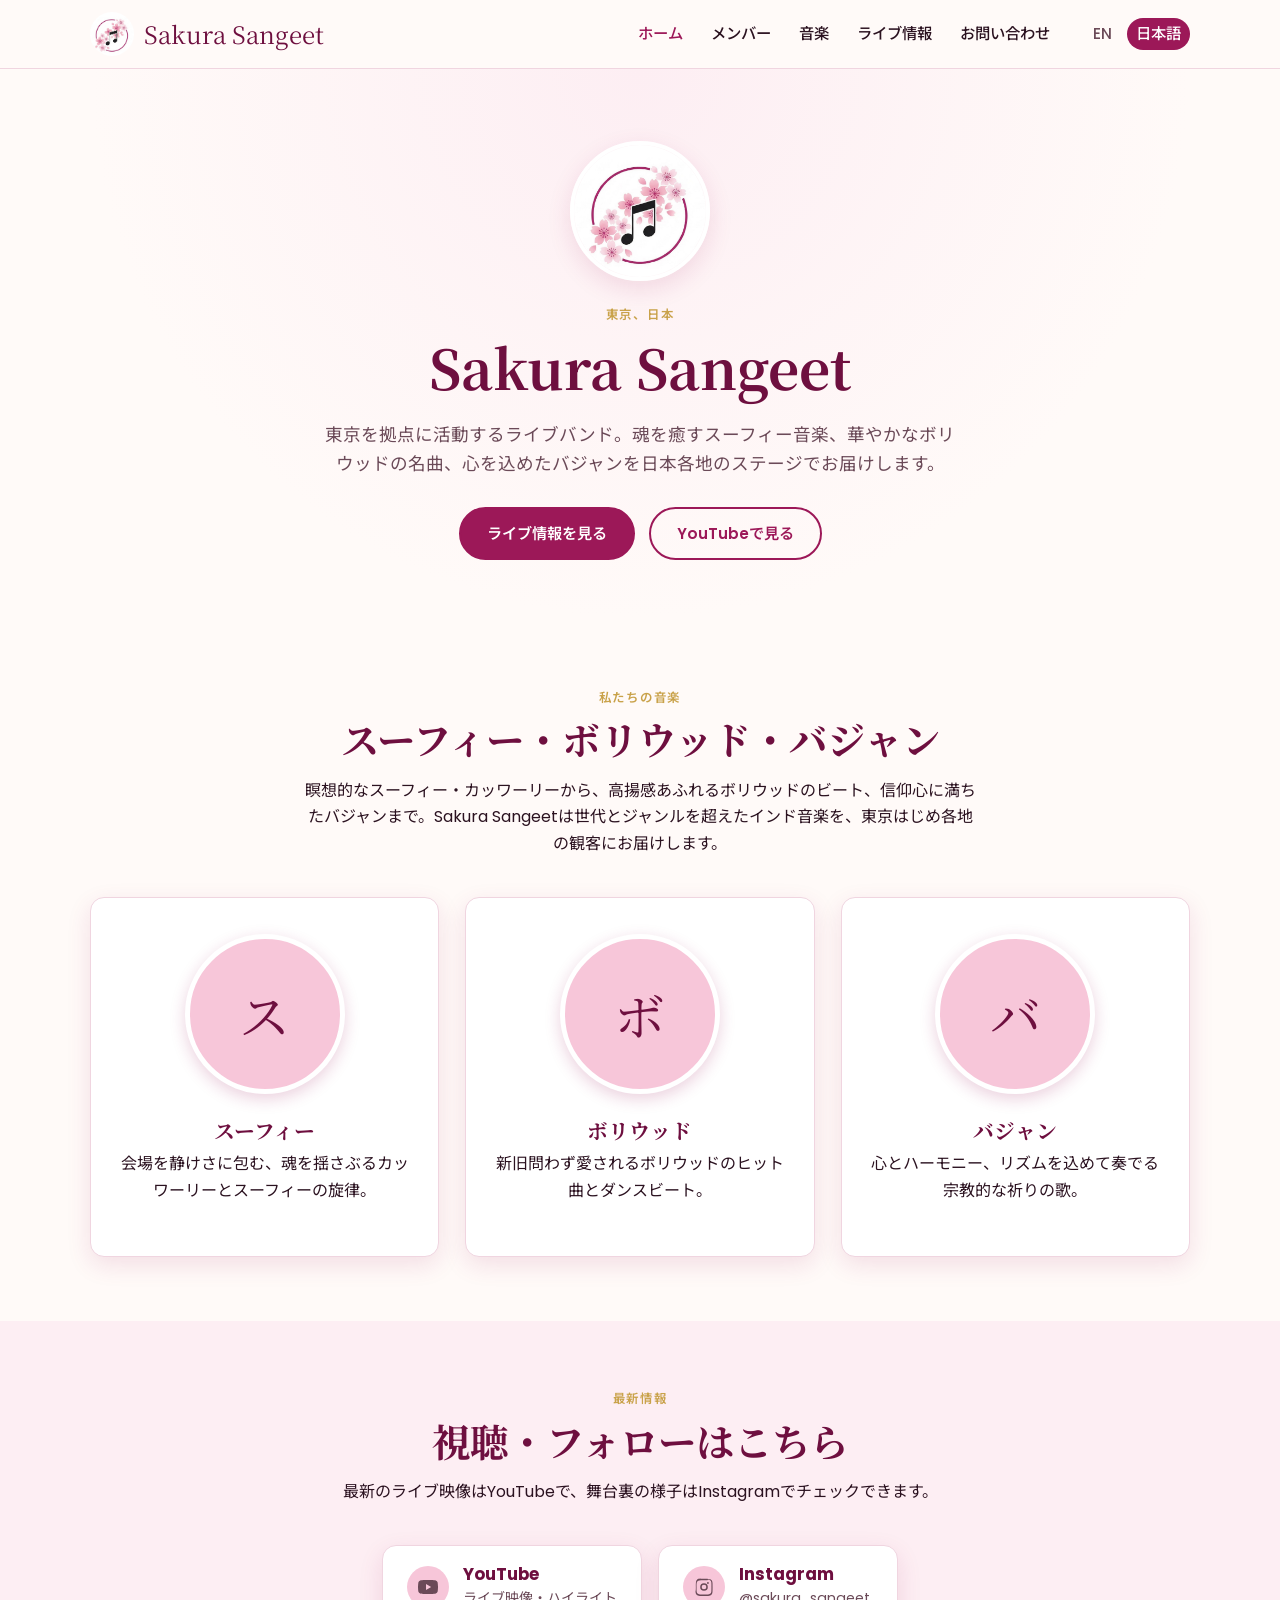
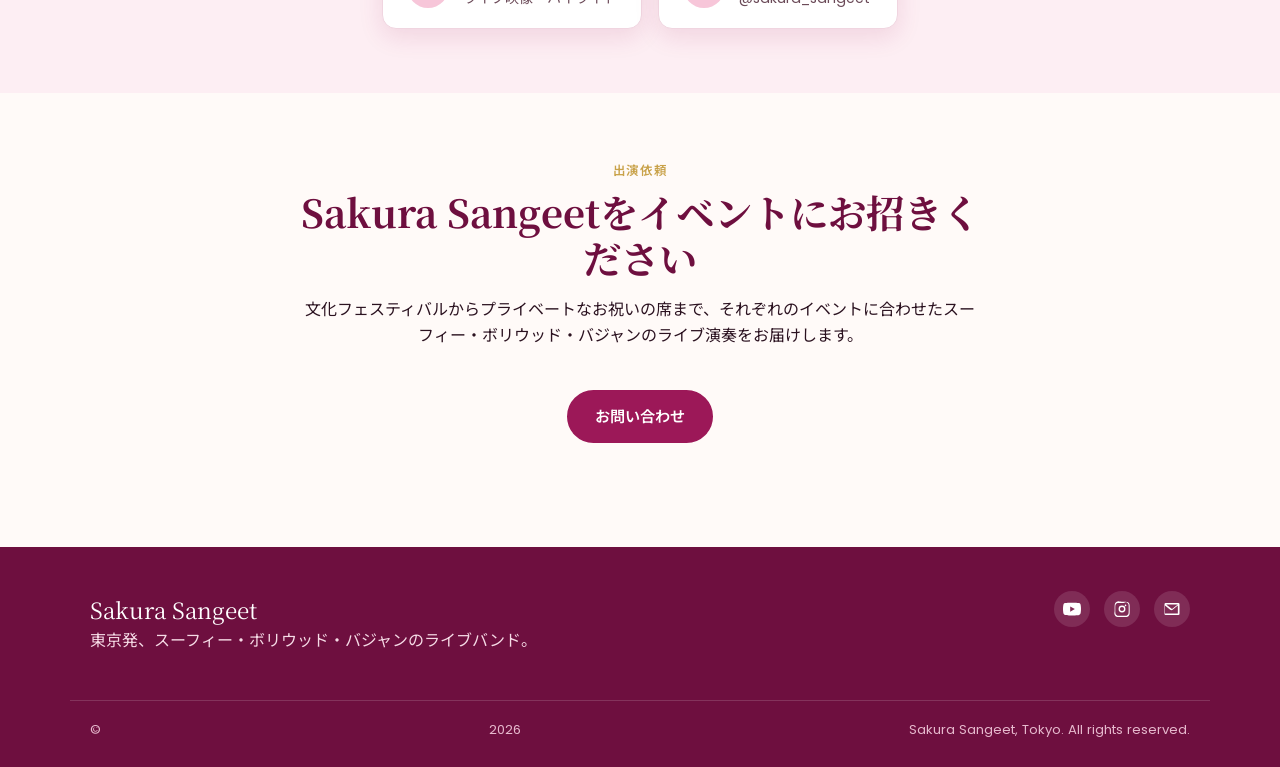
==== ja/index.html @ d2016345 "Initial commit: Sakura Sangeet band website Bilingual (EN/JA) static site with member profiles, gigs" ====
<!DOCTYPE html>
<html lang="ja">
<head>
<meta charset="UTF-8">
<meta name="viewport" content="width=device-width, initial-scale=1.0">
<title>桜サンギート（Sakura Sangeet）| 東京発 スーフィー・ボリウッド・バジャンのライブバンド</title>
<meta name="description" content="Sakura Sangeet（サクラ・サンギート）は東京を拠点に活動する、スーフィー音楽・ボリウッド・バジャンを演奏するライブバンドです。YouTubeやInstagramで最新情報をチェック、東京での公演情報もこちらから。">
<link rel="canonical" href="https://sakurasangeet.example/ja/index.html">
<link rel="alternate" hreflang="en" href="https://sakurasangeet.example/index.html">
<link rel="alternate" hreflang="ja" href="https://sakurasangeet.example/ja/index.html">
<link rel="alternate" hreflang="x-default" href="https://sakurasangeet.example/index.html">
<link rel="icon" href="../assets/images/band-logo-icon.jpg">

<meta property="og:type" content="website">
<meta property="og:title" content="桜サンギート（Sakura Sangeet）| 東京発 スーフィー・ボリウッド・バジャンのライブバンド">
<meta property="og:description" content="東京を拠点に活動する、スーフィー音楽・ボリウッド・バジャンを演奏するライブバンド。">
<meta property="og:image" content="../assets/images/band-logo.jpg">
<meta property="og:url" content="https://sakurasangeet.example/ja/index.html">
<meta name="twitter:card" content="summary_large_image">

<link rel="preconnect" href="https://fonts.googleapis.com">
<link href="https://fonts.googleapis.com/css2?family=Dancing+Script:wght@600;700&family=Poppins:wght@400;500;600;700&family=Noto+Serif+JP:wght@600;700&family=Noto+Sans+JP:wght@400;500;700&display=swap" rel="stylesheet">
<link rel="stylesheet" href="../assets/css/style.css">

<script type="application/ld+json">
{
  "@context": "https://schema.org",
  "@type": "MusicGroup",
  "name": "Sakura Sangeet",
  "genre": ["スーフィー音楽", "ボリウッド", "バジャン", "宗教音楽"],
  "description": "Sakura Sangeetは東京を拠点に活動する、スーフィー音楽・ボリウッド・バジャンを演奏するライブバンドです。",
  "image": "https://sakurasangeet.example/assets/images/band-logo.jpg",
  "url": "https://sakurasangeet.example/ja/index.html",
  "foundingLocation": { "@type": "Place", "name": "東京、日本" },
  "sameAs": [
    "https://www.youtube.com/@sakurasangeet",
    "https://www.instagram.com/sakura_sangeet"
  ]
}
</script>
</head>
<body>

<header class="site-header">
  <div class="container nav">
    <a class="brand" href="index.html">
      <img src="../assets/images/band-logo-icon.jpg" alt="Sakura Sangeet ロゴ">
      Sakura Sangeet
    </a>
    <button class="nav-toggle" id="navToggle" aria-label="メニュー" aria-expanded="false">&#9776;</button>
    <ul class="nav-links" id="navLinks">
      <li><a href="index.html" class="active">ホーム</a></li>
      <li><a href="about.html">メンバー</a></li>
      <li><a href="music.html">音楽</a></li>
      <li><a href="events.html">ライブ情報</a></li>
      <li><a href="contact.html">お問い合わせ</a></li>
      <li class="lang-switch">
        <a href="../index.html">EN</a>
        <a href="index.html" class="active">日本語</a>
      </li>
    </ul>
  </div>
</header>

<main>
  <section class="hero">
    <div class="container">
      <img class="hero-logo" src="../assets/images/band-logo-icon.jpg" alt="Sakura Sangeet — 桜と音符のロゴ">
      <div class="eyebrow">東京、日本</div>
      <h1>Sakura Sangeet</h1>
      <p class="lead">東京を拠点に活動するライブバンド。魂を癒すスーフィー音楽、華やかなボリウッドの名曲、心を込めたバジャンを日本各地のステージでお届けします。</p>
      <div class="btn-row">
        <a class="btn btn-primary" href="events.html">ライブ情報を見る</a>
        <a class="btn btn-outline" data-link="youtube" href="#" target="_blank" rel="noopener">YouTubeで見る</a>
      </div>
    </div>
  </section>

  <section class="section">
    <div class="container">
      <div class="section-header">
        <div class="eyebrow">私たちの音楽</div>
        <h2>スーフィー・ボリウッド・バジャン</h2>
        <p>瞑想的なスーフィー・カッワーリーから、高揚感あふれるボリウッドのビート、信仰心に満ちたバジャンまで。Sakura Sangeetは世代とジャンルを超えたインド音楽を、東京はじめ各地の観客にお届けします。</p>
      </div>
      <div class="grid grid-3">
        <div class="card member-card">
          <div class="member-avatar">ス</div>
          <h3>スーフィー</h3>
          <p>会場を静けさに包む、魂を揺さぶるカッワーリーとスーフィーの旋律。</p>
        </div>
        <div class="card member-card">
          <div class="member-avatar">ボ</div>
          <h3>ボリウッド</h3>
          <p>新旧問わず愛されるボリウッドのヒット曲とダンスビート。</p>
        </div>
        <div class="card member-card">
          <div class="member-avatar">バ</div>
          <h3>バジャン</h3>
          <p>心とハーモニー、リズムを込めて奏でる宗教的な祈りの歌。</p>
        </div>
      </div>
    </div>
  </section>

  <section class="section section-alt">
    <div class="container">
      <div class="section-header">
        <div class="eyebrow">最新情報</div>
        <h2>視聴・フォローはこちら</h2>
        <p>最新のライブ映像はYouTubeで、舞台裏の様子はInstagramでチェックできます。</p>
      </div>
      <div class="social-row">
        <a class="card social-card" data-link="youtube" href="#" target="_blank" rel="noopener">
          <span class="social-icon">
            <svg viewBox="0 0 24 24" width="20" height="20" fill="currentColor"><path d="M23.5 6.2a3 3 0 0 0-2.1-2.1C19.5 3.5 12 3.5 12 3.5s-7.5 0-9.4.6A3 3 0 0 0 .5 6.2 31.6 31.6 0 0 0 0 12a31.6 31.6 0 0 0 .5 5.8 3 3 0 0 0 2.1 2.1c1.9.6 9.4.6 9.4.6s7.5 0 9.4-.6a3 3 0 0 0 2.1-2.1A31.6 31.6 0 0 0 24 12a31.6 31.6 0 0 0-.5-5.8ZM9.6 15.5V8.5L15.8 12Z"/></svg>
          </span>
          <span>
            <h3>YouTube</h3>
            <span>ライブ映像・ハイライト</span>
          </span>
        </a>
        <a class="card social-card" data-link="instagram" href="#" target="_blank" rel="noopener">
          <span class="social-icon">
            <svg viewBox="0 0 24 24" width="20" height="20" fill="currentColor"><path d="M12 2.2c3.2 0 3.6 0 4.9.07 1.2.06 2 .25 2.4.42.6.24 1 .53 1.5 1 .47.47.76.9 1 1.5.17.4.36 1.2.42 2.4.06 1.3.07 1.7.07 4.9s0 3.6-.07 4.9c-.06 1.2-.25 2-.42 2.4-.24.6-.53 1-1 1.5-.47.47-.9.76-1.5 1-.4.17-1.2.36-2.4.42-1.3.06-1.7.07-4.9.07s-3.6 0-4.9-.07c-1.2-.06-2-.25-2.4-.42-.6-.24-1-.53-1.5-1-.47-.47-.76-.9-1-1.5-.17-.4-.36-1.2-.42-2.4C2.21 15.6 2.2 15.2 2.2 12s0-3.6.07-4.9c.06-1.2.25-2 .42-2.4.24-.6.53-1 1-1.5.47-.47.9-.76 1.5-1 .4-.17 1.2-.36 2.4-.42C8.4 2.21 8.8 2.2 12 2.2Zm0 1.8c-3.15 0-3.52 0-4.76.07-.97.04-1.5.2-1.85.34-.46.18-.8.4-1.15.75-.35.35-.57.69-.75 1.15-.14.35-.3.88-.34 1.85C3.08 8.48 3.07 8.85 3.07 12s0 3.52.07 4.76c.04.97.2 1.5.34 1.85.18.46.4.8.75 1.15.35.35.69.57 1.15.75.35.14.88.3 1.85.34 1.24.06 1.61.07 4.76.07s3.52 0 4.76-.07c.97-.04 1.5-.2 1.85-.34.46-.18.8-.4 1.15-.75.35-.35.57-.69.75-1.15.14-.35.3-.88.34-1.85.06-1.24.07-1.61.07-4.76s0-3.52-.07-4.76c-.04-.97-.2-1.5-.34-1.85a3.1 3.1 0 0 0-.75-1.15 3.1 3.1 0 0 0-1.15-.75c-.35-.14-.88-.3-1.85-.34C15.52 4 15.15 4 12 4Zm0 3.4a4.6 4.6 0 1 1 0 9.2 4.6 4.6 0 0 1 0-9.2Zm0 1.8a2.8 2.8 0 1 0 0 5.6 2.8 2.8 0 0 0 0-5.6Zm5.8-2a1.08 1.08 0 1 1-2.16 0 1.08 1.08 0 0 1 2.16 0Z"/></svg>
          </span>
          <span>
            <h3>Instagram</h3>
            <span>@sakura_sangeet</span>
          </span>
        </a>
      </div>
    </div>
  </section>

  <section class="section">
    <div class="container">
      <div class="section-header">
        <div class="eyebrow">出演依頼</div>
        <h2>Sakura Sangeetをイベントにお招きください</h2>
        <p>文化フェスティバルからプライベートなお祝いの席まで、それぞれのイベントに合わせたスーフィー・ボリウッド・バジャンのライブ演奏をお届けします。</p>
      </div>
      <div class="btn-row" style="justify-content:center;">
        <a class="btn btn-primary" href="contact.html">お問い合わせ</a>
      </div>
    </div>
  </section>
</main>

<footer class="site-footer">
  <div class="container">
    <div>
      <div class="footer-brand">Sakura Sangeet</div>
      <p>東京発、スーフィー・ボリウッド・バジャンのライブバンド。</p>
    </div>
    <div class="footer-social">
      <a data-link="youtube" href="#" target="_blank" rel="noopener" aria-label="YouTube">
        <svg viewBox="0 0 24 24" width="18" height="18" fill="currentColor"><path d="M23.5 6.2a3 3 0 0 0-2.1-2.1C19.5 3.5 12 3.5 12 3.5s-7.5 0-9.4.6A3 3 0 0 0 .5 6.2 31.6 31.6 0 0 0 0 12a31.6 31.6 0 0 0 .5 5.8 3 3 0 0 0 2.1 2.1c1.9.6 9.4.6 9.4.6s7.5 0 9.4-.6a3 3 0 0 0 2.1-2.1A31.6 31.6 0 0 0 24 12a31.6 31.6 0 0 0-.5-5.8ZM9.6 15.5V8.5L15.8 12Z"/></svg>
      </a>
      <a data-link="instagram" href="#" target="_blank" rel="noopener" aria-label="Instagram">
        <svg viewBox="0 0 24 24" width="18" height="18" fill="currentColor"><path d="M12 2.2c3.2 0 3.6 0 4.9.07 1.2.06 2 .25 2.4.42.6.24 1 .53 1.5 1 .47.47.76.9 1 1.5.17.4.36 1.2.42 2.4.06 1.3.07 1.7.07 4.9s0 3.6-.07 4.9c-.06 1.2-.25 2-.42 2.4-.24.6-.53 1-1 1.5-.47.47-.9.76-1.5 1-.4.17-1.2.36-2.4.42-1.3.06-1.7.07-4.9.07s-3.6 0-4.9-.07c-1.2-.06-2-.25-2.4-.42-.6-.24-1-.53-1.5-1-.47-.47-.76-.9-1-1.5-.17-.4-.36-1.2-.42-2.4C2.21 15.6 2.2 15.2 2.2 12s0-3.6.07-4.9c.06-1.2.25-2 .42-2.4.24-.6.53-1 1-1.5.47-.47.9-.76 1.5-1 .4-.17 1.2-.36 2.4-.42C8.4 2.21 8.8 2.2 12 2.2Zm0 1.8c-3.15 0-3.52 0-4.76.07-.97.04-1.5.2-1.85.34-.46.18-.8.4-1.15.75-.35.35-.57.69-.75 1.15-.14.35-.3.88-.34 1.85C3.08 8.48 3.07 8.85 3.07 12s0 3.52.07 4.76c.04.97.2 1.5.34 1.85.18.46.4.8.75 1.15.35.35.69.57 1.15.75.35.14.88.3 1.85.34 1.24.06 1.61.07 4.76.07s3.52 0 4.76-.07c.97-.04 1.5-.2 1.85-.34.46-.18.8-.4 1.15-.75.35-.35.57-.69.75-1.15.14-.35.3-.88.34-1.85.06-1.24.07-1.61.07-4.76s0-3.52-.07-4.76c-.04-.97-.2-1.5-.34-1.85a3.1 3.1 0 0 0-.75-1.15 3.1 3.1 0 0 0-1.15-.75c-.35-.14-.88-.3-1.85-.34C15.52 4 15.15 4 12 4Zm0 3.4a4.6 4.6 0 1 1 0 9.2 4.6 4.6 0 0 1 0-9.2Zm0 1.8a2.8 2.8 0 1 0 0 5.6 2.8 2.8 0 0 0 0-5.6Zm5.8-2a1.08 1.08 0 1 1-2.16 0 1.08 1.08 0 0 1 2.16 0Z"/></svg>
      </a>
      <a data-link="email" href="#" aria-label="Email">
        <svg viewBox="0 0 24 24" width="18" height="18" fill="currentColor"><path d="M2 5.5A1.5 1.5 0 0 1 3.5 4h17A1.5 1.5 0 0 1 22 5.5v13a1.5 1.5 0 0 1-1.5 1.5h-17A1.5 1.5 0 0 1 2 18.5Zm2.2.5 7.3 5.8a.8.8 0 0 0 1 0L19.8 6Zm15.6 1.3-7 5.6a2.6 2.6 0 0 1-3.2 0l-7-5.6V18h17.2Z"/></svg>
      </a>
    </div>
  </div>
  <div class="footer-bottom container">
    &copy; <span data-year></span> Sakura Sangeet, Tokyo. All rights reserved.
  </div>
</footer>

<script src="../assets/js/data.js"></script>
<script src="../assets/js/main.js"></script>
</body>
</html>
---- assets/css/style.css ----
/* Sakura Sangeet — shared stylesheet (EN + JA pages) */

:root {
  --color-primary: #9c1858;
  --color-primary-dark: #6e0f3f;
  --color-primary-light: #f7c6d9;
  --color-accent-gold: #c9a24a;
  --color-bg: #fffaf8;
  --color-bg-alt: #fdeef3;
  --color-text: #2b1220;
  --color-text-muted: #6b4a58;
  --color-border: #f0d5e0;
  --font-heading: 'Dancing Script', 'Noto Serif JP', cursive, serif;
  --font-body: 'Poppins', 'Noto Sans JP', -apple-system, BlinkMacSystemFont, sans-serif;
  --max-width: 1140px;
  --radius: 14px;
  --shadow: 0 8px 24px rgba(156, 24, 88, 0.12);
}

html[lang="ja"] {
  --font-heading: 'Noto Serif JP', serif;
}

* { box-sizing: border-box; }

html { scroll-behavior: smooth; }

body {
  margin: 0;
  font-family: var(--font-body);
  color: var(--color-text);
  background: var(--color-bg);
  line-height: 1.65;
  -webkit-font-smoothing: antialiased;
}

img { max-width: 100%; display: block; }

a { color: var(--color-primary); text-decoration: none; }
a:hover { text-decoration: underline; }

.container {
  max-width: var(--max-width);
  margin: 0 auto;
  padding: 0 20px;
}

h1, h2, h3 {
  font-family: var(--font-heading);
  color: var(--color-primary-dark);
  margin: 0 0 0.4em;
  line-height: 1.2;
}

h1 { font-size: clamp(2.2rem, 5vw, 3.4rem); }
h2 { font-size: clamp(1.7rem, 3.5vw, 2.4rem); }
h3 { font-size: 1.3rem; }

p { margin: 0 0 1em; }

.section {
  padding: 64px 0;
}

.section-alt {
  background: var(--color-bg-alt);
}

.section-header {
  text-align: center;
  max-width: 680px;
  margin: 0 auto 40px;
}

.eyebrow {
  display: inline-block;
  color: var(--color-accent-gold);
  letter-spacing: 0.14em;
  text-transform: uppercase;
  font-size: 0.78rem;
  font-weight: 600;
  margin-bottom: 8px;
}

/* Buttons */
.btn {
  display: inline-flex;
  align-items: center;
  gap: 8px;
  padding: 12px 26px;
  border-radius: 999px;
  font-weight: 600;
  font-size: 0.95rem;
  border: 2px solid var(--color-primary);
  transition: all 0.2s ease;
  cursor: pointer;
}

.btn-primary {
  background: var(--color-primary);
  color: #fff;
}
.btn-primary:hover {
  background: var(--color-primary-dark);
  border-color: var(--color-primary-dark);
  text-decoration: none;
}

.btn-outline {
  background: transparent;
  color: var(--color-primary);
}
.btn-outline:hover {
  background: var(--color-primary);
  color: #fff;
  text-decoration: none;
}

.btn-row {
  display: flex;
  flex-wrap: wrap;
  gap: 14px;
}

/* Header / Nav */
.site-header {
  position: sticky;
  top: 0;
  z-index: 100;
  background: rgba(255, 250, 248, 0.92);
  backdrop-filter: blur(6px);
  border-bottom: 1px solid var(--color-border);
}

.nav {
  display: flex;
  align-items: center;
  justify-content: space-between;
  padding: 12px 20px;
}

.brand {
  display: flex;
  align-items: center;
  gap: 10px;
  font-family: var(--font-heading);
  font-size: 1.5rem;
  color: var(--color-primary-dark);
}

.brand img {
  height: 44px;
  width: 44px;
  object-fit: cover;
  border-radius: 50%;
}

.nav-links {
  display: flex;
  align-items: center;
  gap: 28px;
  list-style: none;
  margin: 0;
  padding: 0;
}

.nav-links a {
  color: var(--color-text);
  font-weight: 500;
  font-size: 0.96rem;
}

.nav-links a.active,
.nav-links a:hover {
  color: var(--color-primary);
}

.lang-switch {
  display: flex;
  align-items: center;
  gap: 6px;
  font-size: 0.85rem;
  font-weight: 600;
  margin-left: 6px;
}

.lang-switch a {
  padding: 3px 9px;
  border-radius: 999px;
  color: var(--color-text-muted);
}

.lang-switch a.active {
  background: var(--color-primary);
  color: #fff;
}

.nav-toggle {
  display: none;
  background: none;
  border: none;
  font-size: 1.6rem;
  color: var(--color-primary-dark);
  cursor: pointer;
}

@media (max-width: 860px) {
  .nav-toggle { display: block; }
  .nav-links {
    position: absolute;
    top: 100%;
    left: 0;
    right: 0;
    background: var(--color-bg);
    flex-direction: column;
    align-items: flex-start;
    gap: 4px;
    padding: 14px 20px 20px;
    border-bottom: 1px solid var(--color-border);
    display: none;
  }
  .nav-links.open { display: flex; }
  .nav-links li { width: 100%; }
  .nav-links a { display: block; padding: 10px 0; }
  .lang-switch { margin: 8px 0 0; }
}

/* Hero */
.hero {
  padding: 72px 0 60px;
  text-align: center;
  background: radial-gradient(circle at 50% 0%, var(--color-bg-alt), var(--color-bg) 65%);
}

.hero-logo {
  width: 140px;
  height: 140px;
  border-radius: 50%;
  object-fit: cover;
  margin: 0 auto 20px;
  box-shadow: var(--shadow);
  border: 4px solid #fff;
}

.hero p.lead {
  max-width: 640px;
  margin: 0 auto 28px;
  font-size: 1.1rem;
  color: var(--color-text-muted);
}

.hero .btn-row { justify-content: center; }

/* Petal decoration */
.petal-divider {
  text-align: center;
  color: var(--color-primary-light);
  font-size: 1.4rem;
  letter-spacing: 12px;
  margin: 0 0 8px;
}

/* Grids */
.grid {
  display: grid;
  gap: 26px;
}

.grid-3 { grid-template-columns: repeat(3, 1fr); }
.grid-2 { grid-template-columns: repeat(2, 1fr); }

@media (max-width: 860px) {
  .grid-3 { grid-template-columns: repeat(2, 1fr); }
}
@media (max-width: 600px) {
  .grid-3, .grid-2 { grid-template-columns: 1fr; }
}

/* Cards */
.card {
  background: #fff;
  border-radius: var(--radius);
  box-shadow: var(--shadow);
  overflow: hidden;
  border: 1px solid var(--color-border);
}

.member-card {
  padding: 36px 24px;
  text-align: center;
}

.member-avatar {
  width: 160px;
  height: 160px;
  border-radius: 50%;
  background: var(--color-primary-light);
  color: var(--color-primary-dark);
  display: flex;
  align-items: center;
  justify-content: center;
  font-family: var(--font-heading);
  font-size: 3.2rem;
  margin: 0 auto 24px;
  object-fit: cover;
  border: 5px solid #fff;
  box-shadow: 0 5px 16px rgba(156, 24, 88, 0.2);
}

.member-role {
  color: var(--color-primary);
  font-weight: 600;
  font-size: 0.9rem;
  text-transform: uppercase;
  letter-spacing: 0.06em;
  margin-bottom: 12px;
}

.member-instagram {
  display: inline-block;
  font-size: 0.85rem;
  font-weight: 600;
  color: var(--color-text-muted);
  margin-bottom: 16px;
}

.member-instagram:hover {
  color: var(--color-primary);
}

.member-meta {
  text-align: left;
  font-size: 0.92rem;
  color: var(--color-text-muted);
  margin-top: 12px;
}

.member-meta strong {
  color: var(--color-text);
  display: block;
  font-size: 0.82rem;
  text-transform: uppercase;
  letter-spacing: 0.04em;
  margin-bottom: 2px;
}

.placeholder-flag {
  display: inline-block;
  margin-top: 14px;
  font-size: 0.72rem;
  font-weight: 700;
  letter-spacing: 0.05em;
  text-transform: uppercase;
  color: var(--color-accent-gold);
  border: 1px dashed var(--color-accent-gold);
  border-radius: 999px;
  padding: 3px 10px;
}

.event-card img {
  width: 100%;
  aspect-ratio: 3 / 4;
  object-fit: cover;
}

.event-body {
  padding: 20px 22px 24px;
}

.event-date {
  color: var(--color-accent-gold);
  font-weight: 700;
  font-size: 0.85rem;
  letter-spacing: 0.04em;
  text-transform: uppercase;
  margin-bottom: 6px;
}

.event-status {
  display: inline-block;
  font-size: 0.72rem;
  font-weight: 700;
  text-transform: uppercase;
  letter-spacing: 0.05em;
  border-radius: 999px;
  padding: 3px 10px;
  margin-bottom: 10px;
}

.event-status.upcoming {
  background: var(--color-primary-light);
  color: var(--color-primary-dark);
}
.event-status.past {
  background: #eee;
  color: #777;
}

.event-venue {
  color: var(--color-text-muted);
  font-size: 0.94rem;
}

/* Social / contact */
.social-row {
  display: flex;
  gap: 16px;
  justify-content: center;
  flex-wrap: wrap;
}

.social-card {
  display: flex;
  align-items: center;
  gap: 14px;
  padding: 18px 24px;
  min-width: 240px;
}

.social-icon {
  width: 42px;
  height: 42px;
  flex-shrink: 0;
  border-radius: 50%;
  background: var(--color-primary-light);
  display: flex;
  align-items: center;
  justify-content: center;
  color: var(--color-primary-dark);
}

.social-card h3 { margin: 0 0 2px; font-size: 1.05rem; font-family: var(--font-body); font-weight: 700; }
.social-card span { color: var(--color-text-muted); font-size: 0.88rem; }

.video-embed {
  position: relative;
  width: 100%;
  padding-top: 56.25%;
  border-radius: var(--radius);
  overflow: hidden;
  box-shadow: var(--shadow);
  background: #000;
}
.video-embed iframe {
  position: absolute;
  inset: 0;
  width: 100%;
  height: 100%;
  border: 0;
}

.notice {
  background: var(--color-bg-alt);
  border: 1px dashed var(--color-accent-gold);
  border-radius: var(--radius);
  padding: 16px 20px;
  font-size: 0.92rem;
  color: var(--color-text-muted);
  margin: 20px 0;
}

/* Footer */
.site-footer {
  background: var(--color-primary-dark);
  color: #f6dbe6;
  padding: 44px 0 26px;
  margin-top: 40px;
}

.site-footer a { color: #fff; }
.site-footer .container {
  display: flex;
  flex-wrap: wrap;
  justify-content: space-between;
  gap: 24px;
}

.footer-brand {
  font-family: var(--font-heading);
  font-size: 1.4rem;
  color: #fff;
}

.footer-bottom {
  text-align: center;
  font-size: 0.82rem;
  color: #e6b9cd;
  margin-top: 30px;
  border-top: 1px solid rgba(255,255,255,0.15);
  padding-top: 18px;
}

.footer-social {
  display: flex;
  gap: 14px;
}
.footer-social a {
  width: 36px;
  height: 36px;
  border-radius: 50%;
  background: rgba(255,255,255,0.12);
  display: flex;
  align-items: center;
  justify-content: center;
}
.footer-social a:hover { background: rgba(255,255,255,0.25); text-decoration: none; }
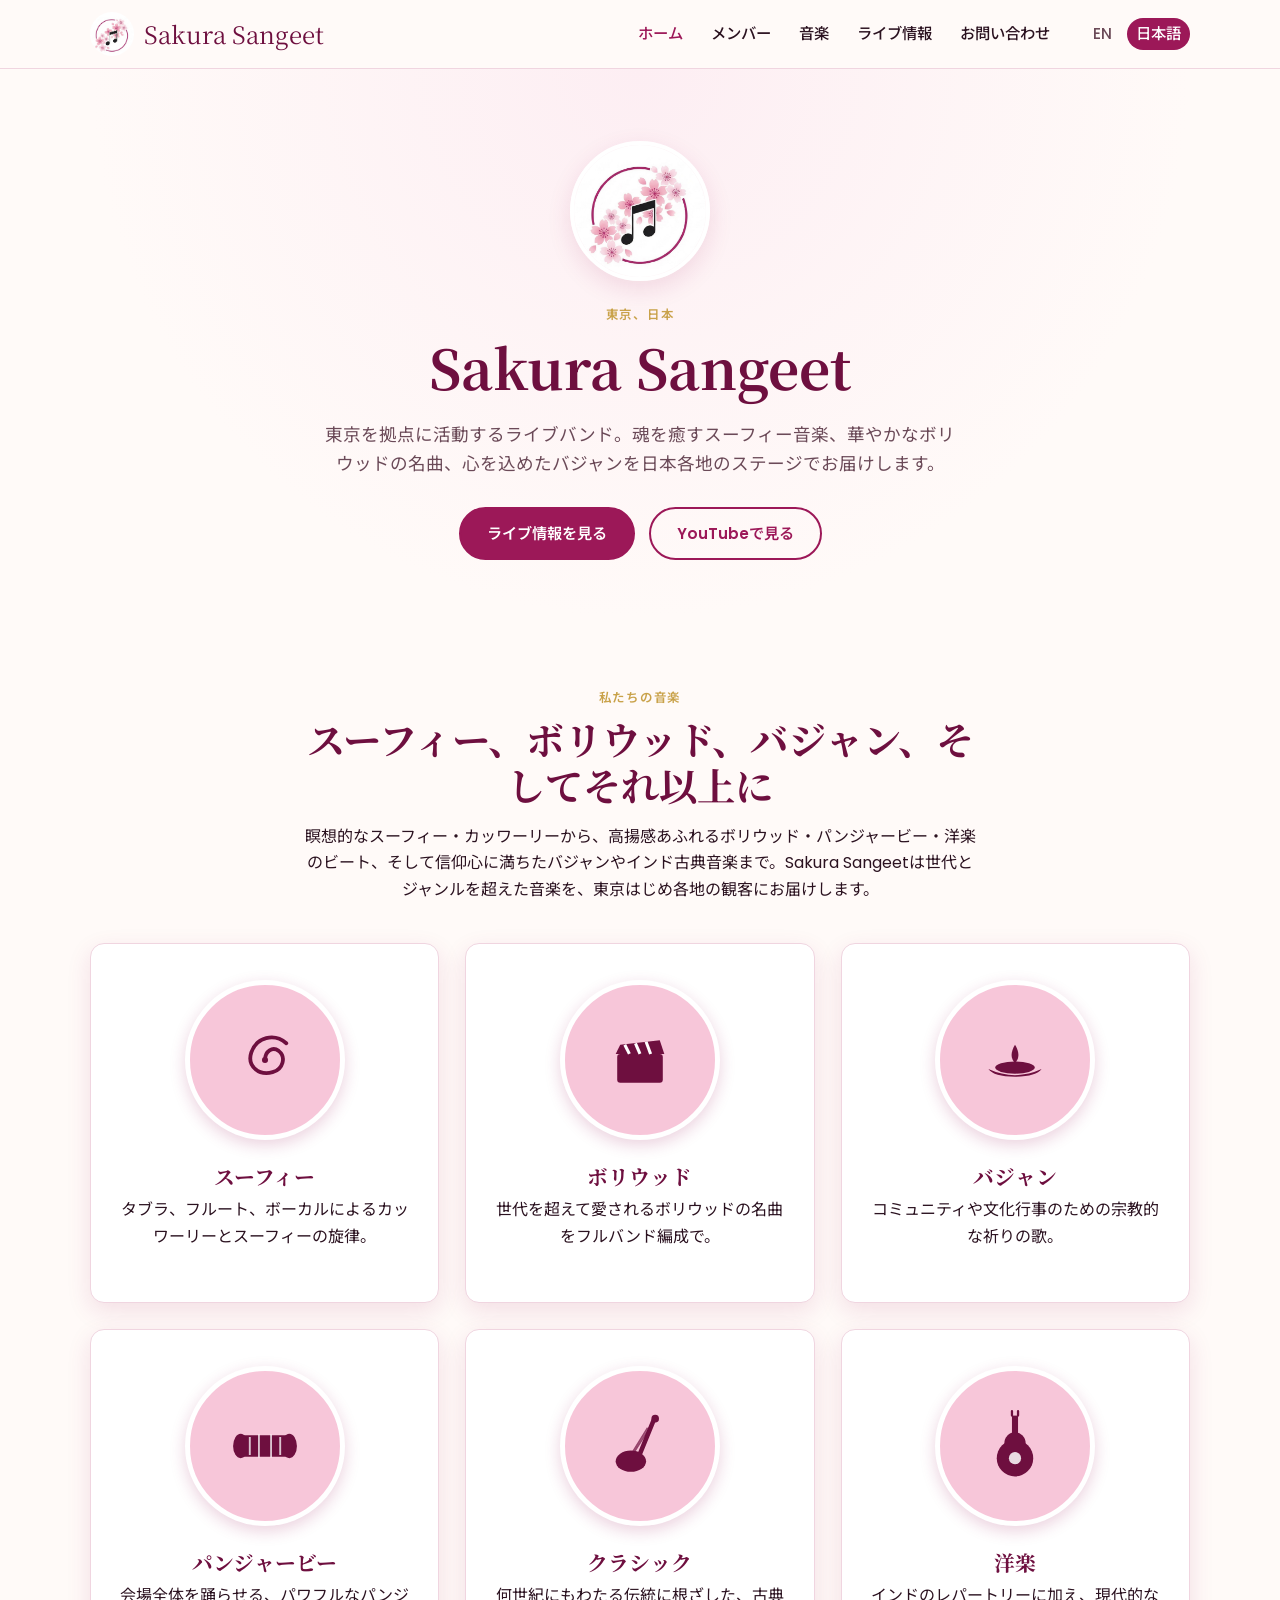
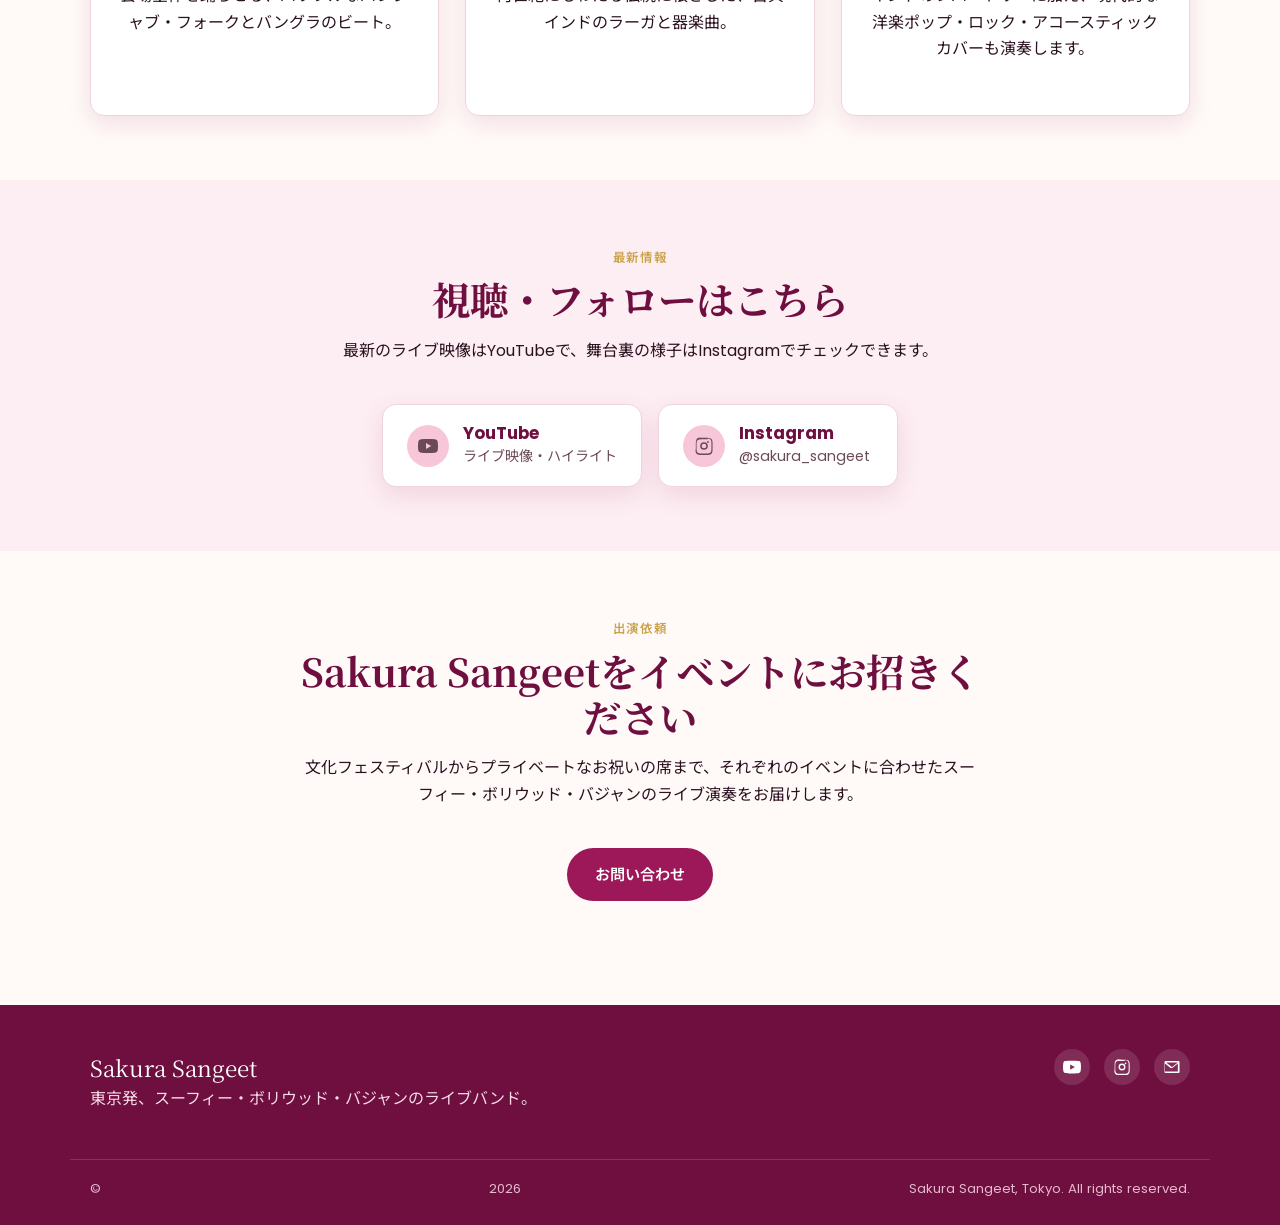
==== commit 5805e277: "Replace genre letter avatars with custom icons; add 3 new genres - Move genre cards (Sufi/Bollywood/" ====
--- a/ja/index.html
+++ b/ja/index.html
@@ -5,17 +5,17 @@
 <meta name="viewport" content="width=device-width, initial-scale=1.0">
 <title>桜サンギート（Sakura Sangeet）| 東京発 スーフィー・ボリウッド・バジャンのライブバンド</title>
 <meta name="description" content="Sakura Sangeet（サクラ・サンギート）は東京を拠点に活動する、スーフィー音楽・ボリウッド・バジャンを演奏するライブバンドです。YouTubeやInstagramで最新情報をチェック、東京での公演情報もこちらから。">
-<link rel="canonical" href="https://sakurasangeet.example/ja/index.html">
-<link rel="alternate" hreflang="en" href="https://sakurasangeet.example/index.html">
-<link rel="alternate" hreflang="ja" href="https://sakurasangeet.example/ja/index.html">
-<link rel="alternate" hreflang="x-default" href="https://sakurasangeet.example/index.html">
+<link rel="canonical" href="https://sakurasangeet.netlify.app/ja/index.html">
+<link rel="alternate" hreflang="en" href="https://sakurasangeet.netlify.app/index.html">
+<link rel="alternate" hreflang="ja" href="https://sakurasangeet.netlify.app/ja/index.html">
+<link rel="alternate" hreflang="x-default" href="https://sakurasangeet.netlify.app/index.html">
 <link rel="icon" href="../assets/images/band-logo-icon.jpg">
 
 <meta property="og:type" content="website">
 <meta property="og:title" content="桜サンギート（Sakura Sangeet）| 東京発 スーフィー・ボリウッド・バジャンのライブバンド">
 <meta property="og:description" content="東京を拠点に活動する、スーフィー音楽・ボリウッド・バジャンを演奏するライブバンド。">
 <meta property="og:image" content="../assets/images/band-logo.jpg">
-<meta property="og:url" content="https://sakurasangeet.example/ja/index.html">
+<meta property="og:url" content="https://sakurasangeet.netlify.app/ja/index.html">
 <meta name="twitter:card" content="summary_large_image">
 
 <link rel="preconnect" href="https://fonts.googleapis.com">
@@ -29,8 +29,8 @@
   "name": "Sakura Sangeet",
   "genre": ["スーフィー音楽", "ボリウッド", "バジャン", "宗教音楽"],
   "description": "Sakura Sangeetは東京を拠点に活動する、スーフィー音楽・ボリウッド・バジャンを演奏するライブバンドです。",
-  "image": "https://sakurasangeet.example/assets/images/band-logo.jpg",
-  "url": "https://sakurasangeet.example/ja/index.html",
+  "image": "https://sakurasangeet.netlify.app/assets/images/band-logo.jpg",
+  "url": "https://sakurasangeet.netlify.app/ja/index.html",
   "foundingLocation": { "@type": "Place", "name": "東京、日本" },
   "sameAs": [
     "https://www.youtube.com/@sakurasangeet",
@@ -80,25 +80,11 @@
     <div class="container">
       <div class="section-header">
         <div class="eyebrow">私たちの音楽</div>
-        <h2>スーフィー・ボリウッド・バジャン</h2>
-        <p>瞑想的なスーフィー・カッワーリーから、高揚感あふれるボリウッドのビート、信仰心に満ちたバジャンまで。Sakura Sangeetは世代とジャンルを超えたインド音楽を、東京はじめ各地の観客にお届けします。</p>
+        <h2>スーフィー、ボリウッド、バジャン、そしてそれ以上に</h2>
+        <p>瞑想的なスーフィー・カッワーリーから、高揚感あふれるボリウッド・パンジャービー・洋楽のビート、そして信仰心に満ちたバジャンやインド古典音楽まで。Sakura Sangeetは世代とジャンルを超えた音楽を、東京はじめ各地の観客にお届けします。</p>
       </div>
-      <div class="grid grid-3">
-        <div class="card member-card">
-          <div class="member-avatar">ス</div>
-          <h3>スーフィー</h3>
-          <p>会場を静けさに包む、魂を揺さぶるカッワーリーとスーフィーの旋律。</p>
-        </div>
-        <div class="card member-card">
-          <div class="member-avatar">ボ</div>
-          <h3>ボリウッド</h3>
-          <p>新旧問わず愛されるボリウッドのヒット曲とダンスビート。</p>
-        </div>
-        <div class="card member-card">
-          <div class="member-avatar">バ</div>
-          <h3>バジャン</h3>
-          <p>心とハーモニー、リズムを込めて奏でる宗教的な祈りの歌。</p>
-        </div>
+      <div class="grid grid-3" id="genresGrid">
+        <!-- assets/js/main.js が assets/js/data.js から自動生成 -->
       </div>
     </div>
   </section>
--- a/assets/css/style.css
+++ b/assets/css/style.css
@@ -449,16 +449,6 @@
   border: 0;
 }
 
-.notice {
-  background: var(--color-bg-alt);
-  border: 1px dashed var(--color-accent-gold);
-  border-radius: var(--radius);
-  padding: 16px 20px;
-  font-size: 0.92rem;
-  color: var(--color-text-muted);
-  margin: 20px 0;
-}
-
 /* Footer */
 .site-footer {
   background: var(--color-primary-dark);
